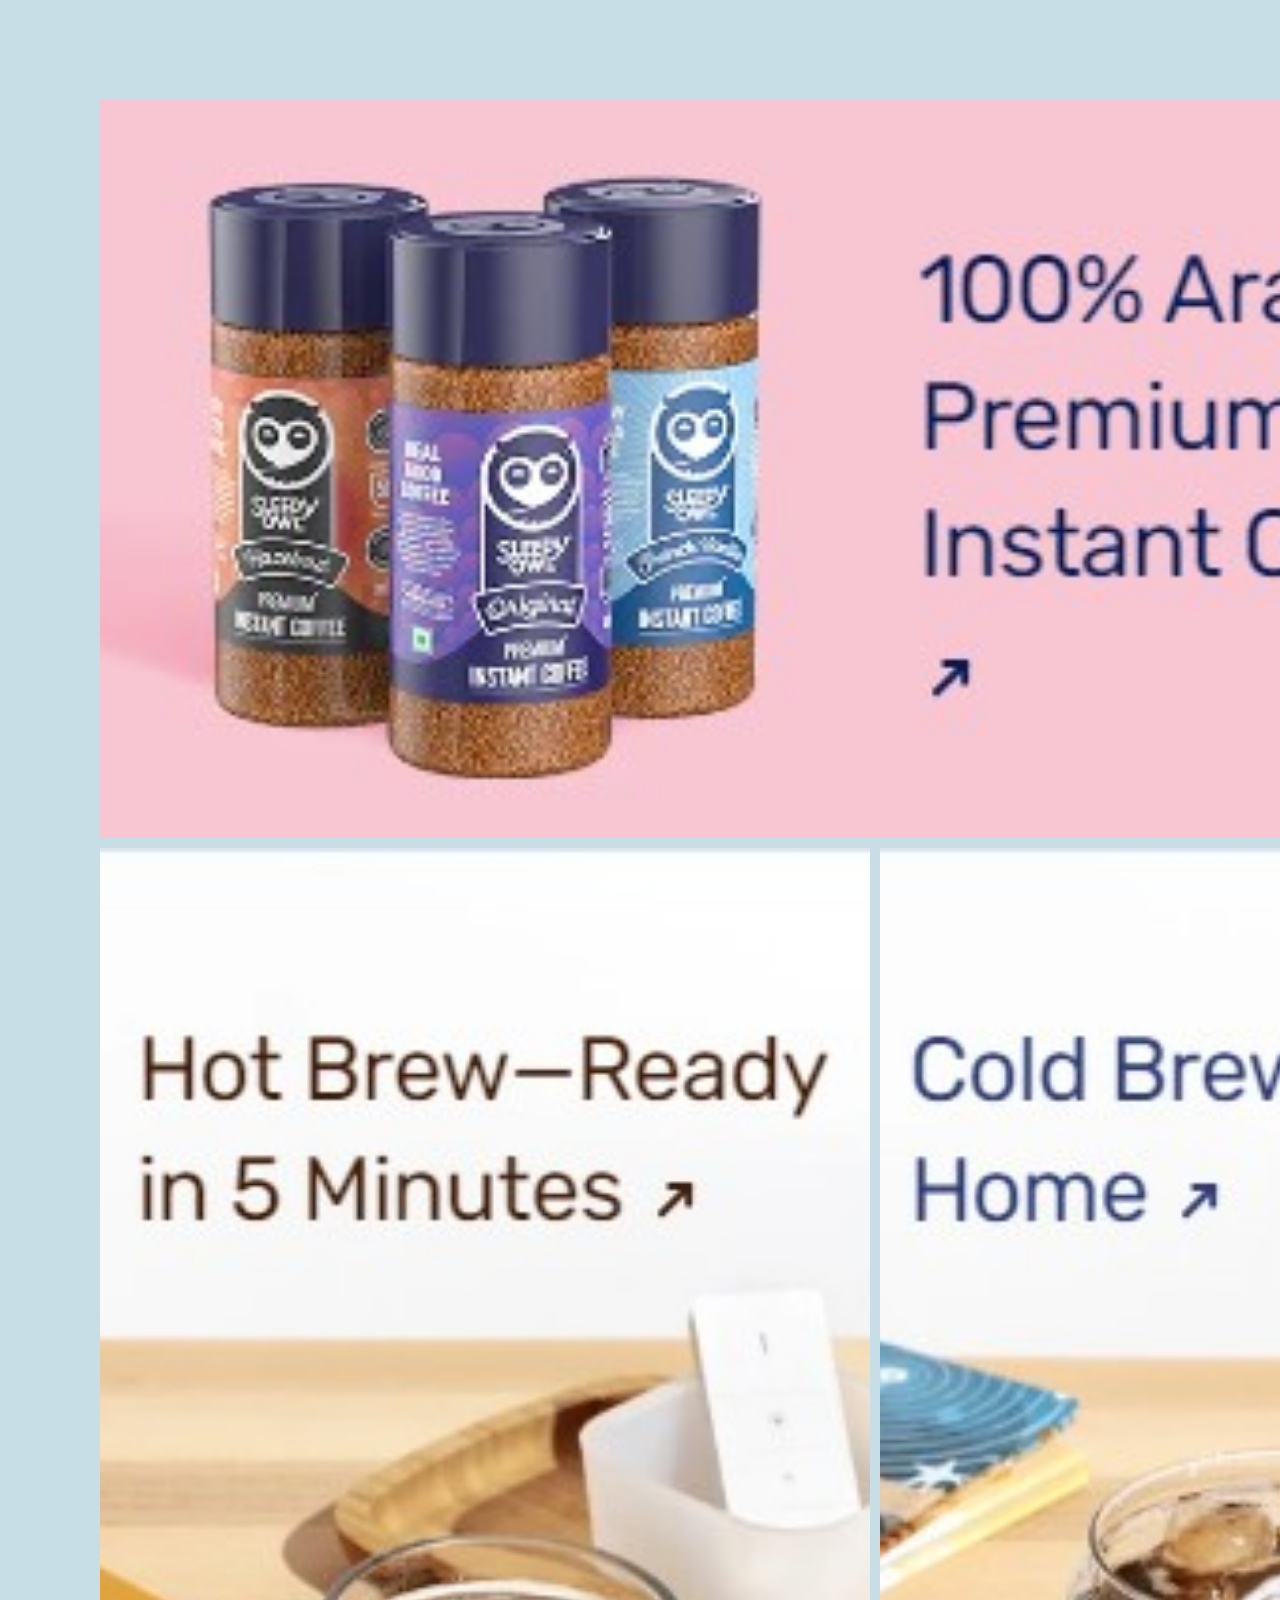
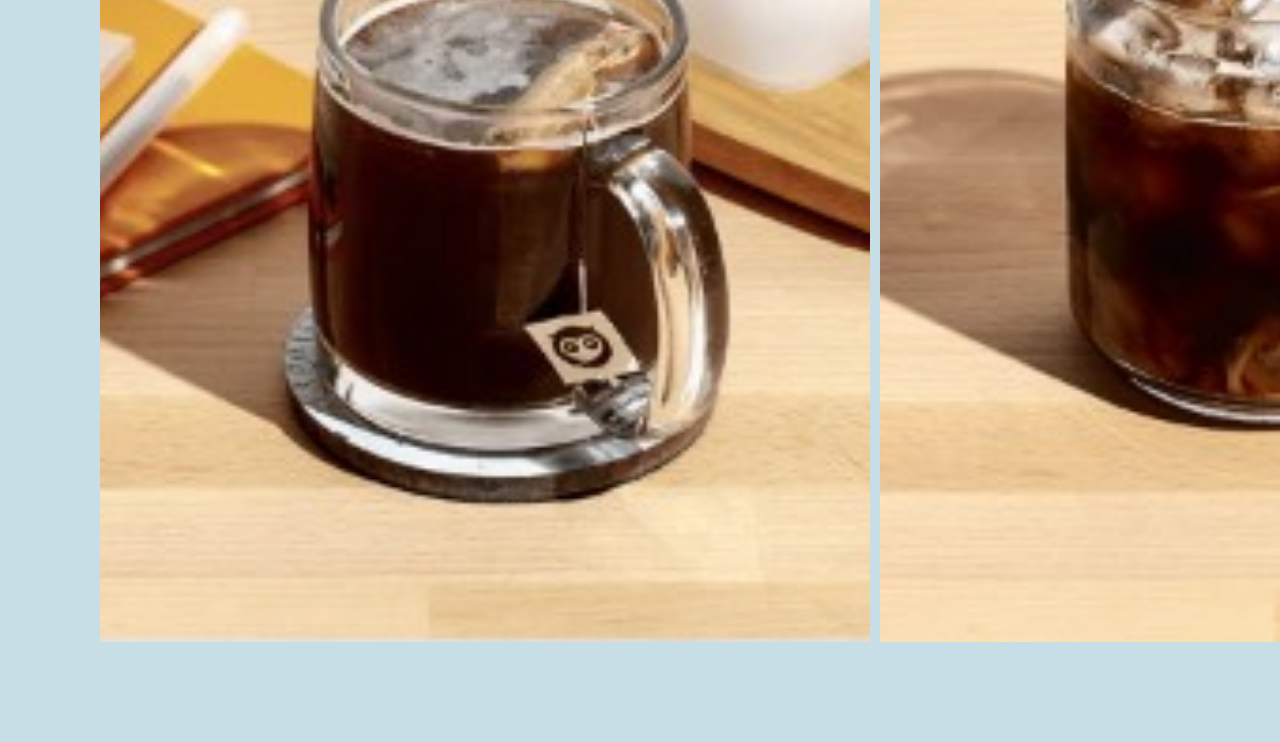
==== grid2.html @ 95bef89d "File completed" ====
<!DOCTYPE html>
<html lang="en">
<head>
    <meta charset="UTF-8">
    <meta name="viewport" content="width=device-width, initial-scale=1.0">
    <title>Grid Layout</title>
    <link rel="stylesheet" href="style3.css">
</head>
<body>
    <div class="grid-container">
        <div class="grid-item" id="item1">
            <img src="images/coffee1arabica.jpg" alt="Food Image 1">
        </div>
        <div class="grid-item" id="item2">
            <img src="images/coffee2.jpg" alt="Interior Image 1">
        </div>
        <div class="grid-item" id="item3">
            <img src="images/coffee3.jpp.jpg" alt="Interior Image 2">
        </div>
        <div class="grid-item" id="item4">
            <img src="images/coffee4.jpg" alt="Sushi">
        </div>
        <div class="grid-item" id="item5">
            <img src="images/coffee5.jpg" alt="Coffee">
        </div>
    </div>
</body>
</html>
---- style3.css ----
body {
    margin: 0;
    font-family: Arial, sans-serif;
    background-color: #c7dee6;
}

.grid-container {
    display: grid;
    grid-template-columns:770px 770px 1000px ;
    grid-template-rows: auto auto;
    gap: 10px;
    padding: 100px;
    margin-bottom:300px 300px;
}

.grid-item {
    overflow: hidden;
}

.grid-item img {
    width: 100%;
    height: 100%;
   object-fit: cover;}

#item1 {
    grid-column: 1 / span 2;
    grid-row: 1;
    position: relative;
}

#item2 {
    grid-column: 3;
    grid-row: 1;
    position:relative
}

#item3 {
    grid-column: 1;
    grid-row: 2;
    position:relative;
}

#item4 {
    grid-column: 2;
    grid-row: 2;
    position: relative;
}

#item5 {
    grid-column: 3;
    grid-row: 2;
    position: relative;
}
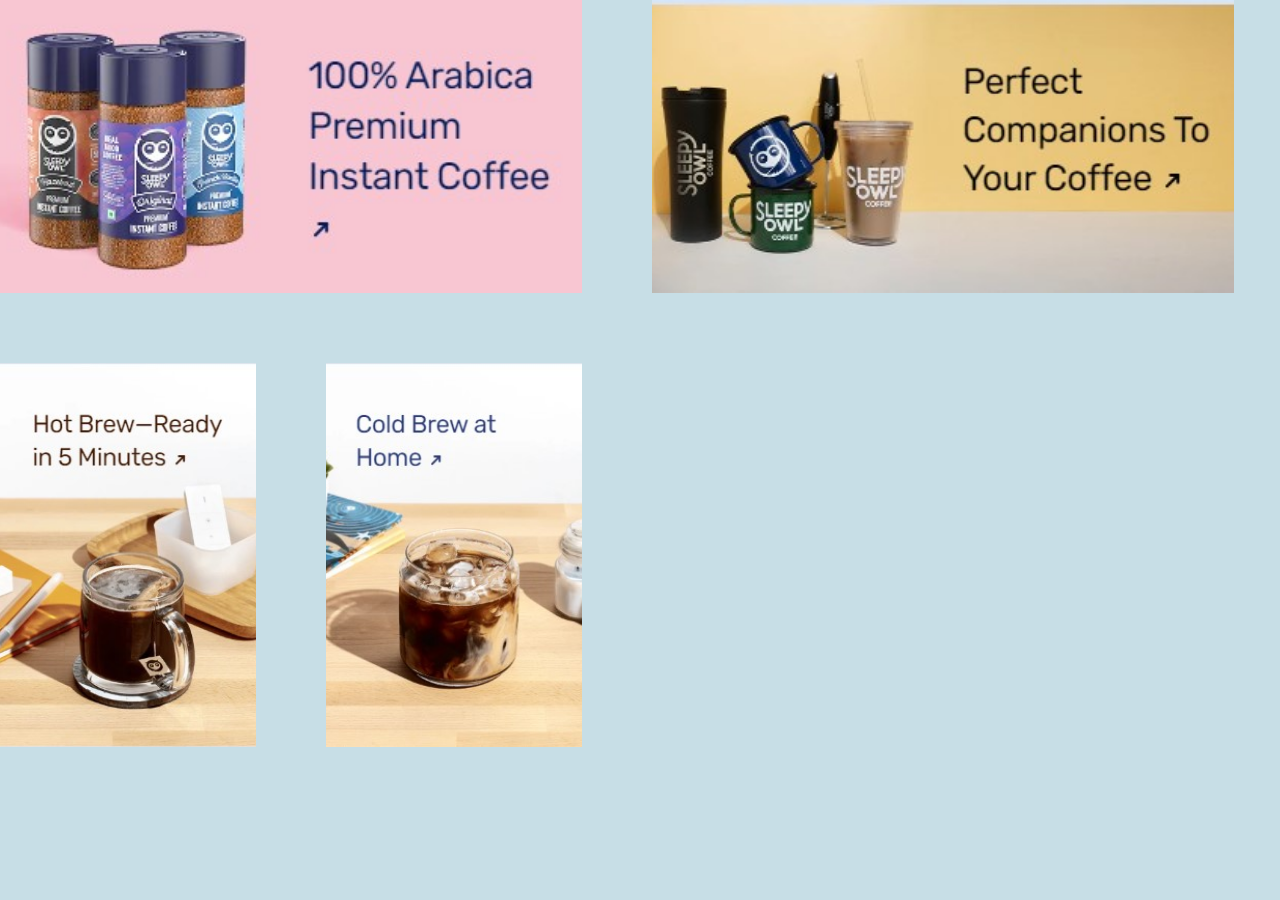
==== commit 7873da31: "file Completed" ====
--- a/grid2.html
+++ b/grid2.html
@@ -3,26 +3,27 @@
 <head>
     <meta charset="UTF-8">
     <meta name="viewport" content="width=device-width, initial-scale=1.0">
-    <title>Grid Layout</title>
+    <title>Grid Layout 2</title>
     <link rel="stylesheet" href="style3.css">
 </head>
 <body>
     <div class="grid-container">
         <div class="grid-item" id="item1">
-            <img src="images/coffee1arabica.jpg" alt="Food Image 1">
+            <img src="images/coffee1arabica.jpg" alt="coffee1">
         </div>
         <div class="grid-item" id="item2">
-            <img src="images/coffee2.jpg" alt="Interior Image 1">
+            <img src="images/coffee2.jpg" alt="coffee2" height="100px">
         </div>
         <div class="grid-item" id="item3">
-            <img src="images/coffee3.jpp.jpg" alt="Interior Image 2">
+            <img src="images/coffee3.jpp.jpg" alt="coffee3" height="100px">
         </div>
         <div class="grid-item" id="item4">
-            <img src="images/coffee4.jpg" alt="Sushi">
+            <img src="images/coffee4.jpg" alt="coffee4 " height="100px">
         </div>
         <div class="grid-item" id="item5">
-            <img src="images/coffee5.jpg" alt="Coffee">
+            <img src="images/coffee5.jpg" alt="coffee5 " height="100px>
         </div>
     </div>
+    
 </body>
-</html>
+</html>--- a/style3.css
+++ b/style3.css
@@ -1,53 +1,42 @@
-body {
+body{
     margin: 0;
-    font-family: Arial, sans-serif;
-    background-color: #c7dee6;
+    font-family: Arial, Helvetica, sans-serif;
+    background-color:#c7dee6;
 }
-
-.grid-container {
+.grid-container{
     display: grid;
-    grid-template-columns:770px 770px 1000px ;
-    grid-template-rows: auto auto;
-    gap: 10px;
-    padding: 100px;
-    margin-bottom:300px 300px;
+    grid-template-columns: 20% 20% 20% 20%;
+      grid-template-rows: auto auto auto auto   ;
+      gap: 70px;
 }
-
-.grid-item {
+.grid-item
+{
     overflow: hidden;
 }
-
 .grid-item img {
     width: 100%;
     height: 100%;
-   object-fit: cover;}
-
-#item1 {
-    grid-column: 1 / span 2;
+    object-fit: cover;
+}
+#item1{
+    grid-column: 1 / span 2; 
     grid-row: 1;
     position: relative;
 }
-
 #item2 {
-    grid-column: 3;
+    grid-column: 3 / span 2;
     grid-row: 1;
-    position:relative
+    
 }
-
-#item3 {
-    grid-column: 1;
+#item3{
+    grid-column: 1 ;
     grid-row: 2;
-    position:relative;
 }
-
-#item4 {
-    grid-column: 2;
+#item4{
+    grid-column: 2 ;
     grid-row: 2;
-    position: relative;
 }
-
 #item5 {
-    grid-column: 3;
+    grid-column: 3  ;
     grid-row: 2;
-    position: relative;
-}
+}